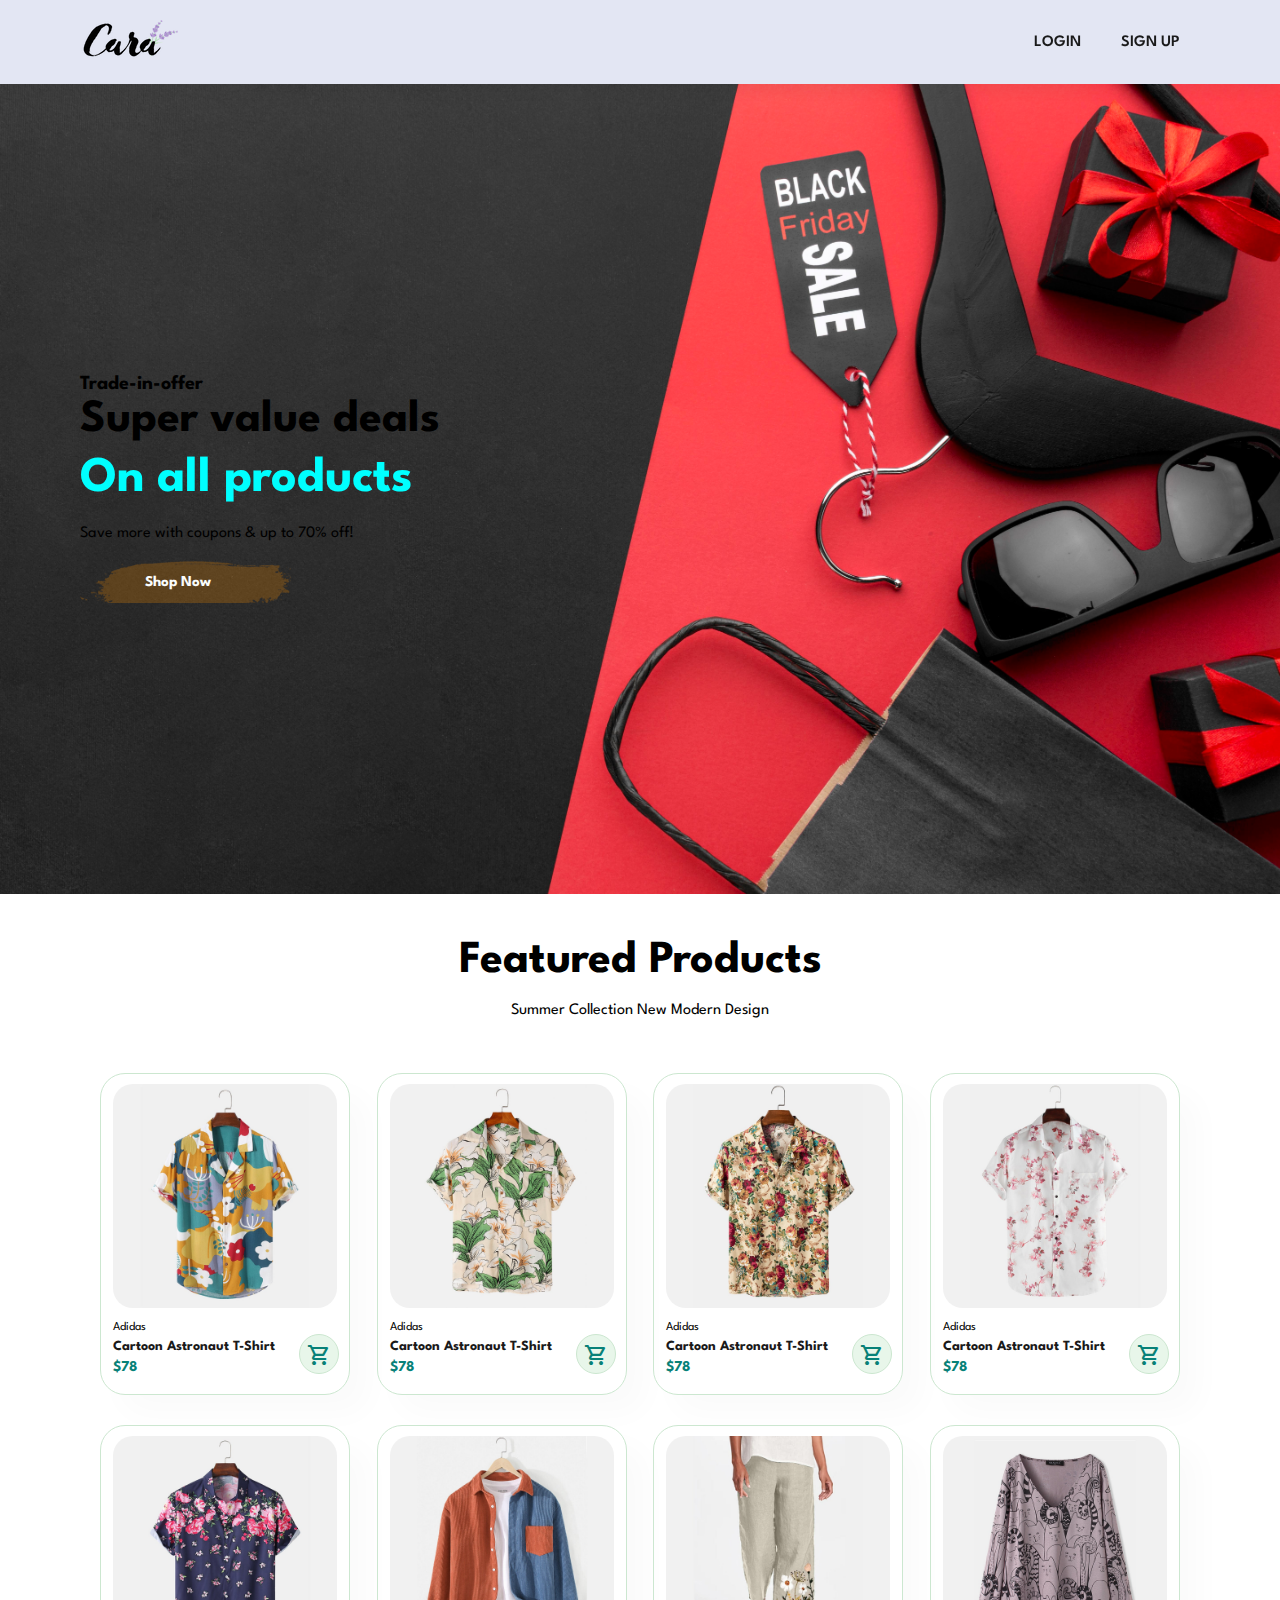
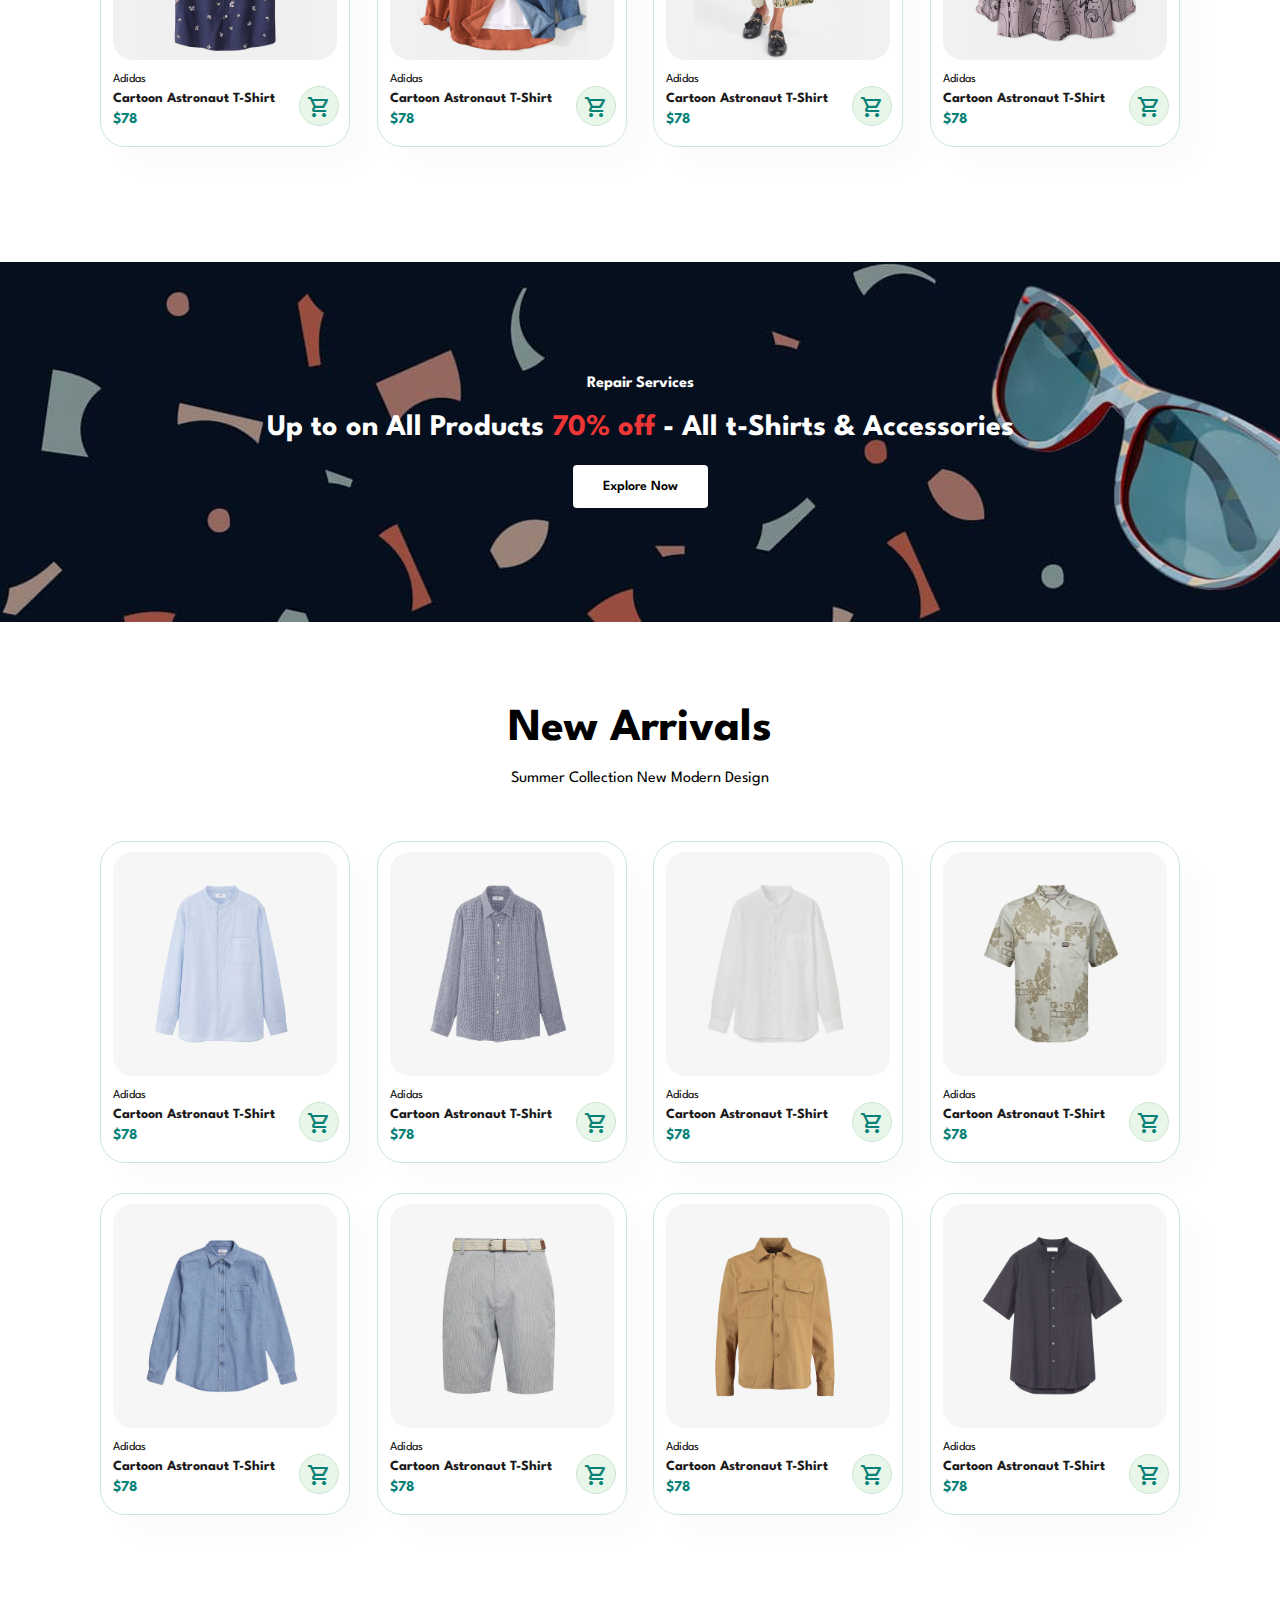
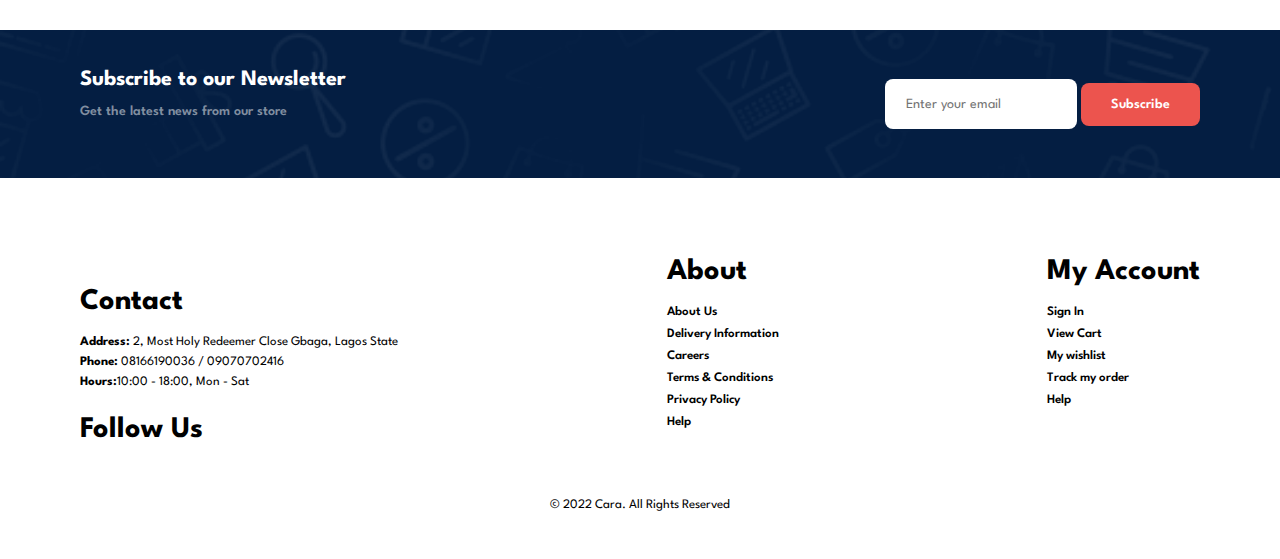
==== index.html @ c702d1a8 "first commit" ====
<!DOCTYPE html>
<html lang="en">
<head>
  <meta charset="UTF-8">
  <meta name="viewport" content="width=device-width, initial-scale=1.0">
  <title>Document</title>
  <script src="https://kit.fontawesome.com/392edcbb60.js" crossorigin="anonymous"></script>
    <link rel="stylesheet"
        href="https://fonts.googleapis.com/css2?family=Material+Symbols+Outlined:opsz,wght,FILL,GRAD@20..48,100..700,0..1,-50..200&icon_names=shopping_cart" />
    <link rel="stylesheet" href="style.css">
</head>
<body>
  <section id="header">
        <a href="#"><img src="img/logo.png" class="logo" alt=""></a>

        <div>
            <ul id="navbar">
             <li> <a href="login.html" class="login">LOGIN</a></li>
              <li><a href="login.html" class="sign">SIGN UP</a></li>
              <a href="#0" id="close"><i class="fa-regular fa-circle-xmark"></i></a>
            </ul>
        </div>
        <div id="mobile">          
            <i id="bar" class="fas fa-outdent"></i>
        </div>
    </section>

    <section id="hero2">
        <h4>Trade-in-offer</h4>
        <h2>Super value deals</h2>
        <h1> On all products</h1>
        <p>Save more with coupons & up to 70% off!</p>
        <button>Shop Now</button>
    </section>

    <section id="product1" class="section-p1">
      <h2>Featured Products</h2>
      <p>Summer Collection New Modern Design</p>
      <div class="pro-container">
          <div class="pro">
              <img src="img/products/f1.jpg" alt="">
              <div class="des">
                  <span>Adidas</span>
                  <h5>Cartoon Astronaut T-Shirt</h5>
                  <div class="star">
                      <i class="fas fa-star"></i>

                      <i class="fas fa-star"></i>

                      <i class="fas fa-star"></i>

                      <i class="fas fa-star"></i>

                      <i class="fas fa-star"></i>

                  </div>
                  <h4>$78</h4>
              </div>
              <a href="#"><span class="material-symbols-outlined cart">
                      shopping_cart
                  </span></a>
          </div>

          <div class="pro">
              <img src="img/products/f2.jpg" alt="">
              <div class="des">
                  <span>Adidas</span>
                  <h5>Cartoon Astronaut T-Shirt</h5>
                  <div class="star">
                      <i class="fas fa-star"></i>

                      <i class="fas fa-star"></i>

                      <i class="fas fa-star"></i>

                      <i class="fas fa-star"></i>

                      <i class="fas fa-star"></i>

                  </div>
                  <h4>$78</h4>
              </div>
              <a href="#"><span class="material-symbols-outlined cart">
                      shopping_cart
                  </span></a>
          </div>

          <div class="pro">
              <img src="img/products/f3.jpg" alt="">
              <div class="des">
                  <span>Adidas</span>
                  <h5>Cartoon Astronaut T-Shirt</h5>
                  <div class="star">
                      <i class="fas fa-star"></i>

                      <i class="fas fa-star"></i>

                      <i class="fas fa-star"></i>

                      <i class="fas fa-star"></i>

                      <i class="fas fa-star"></i>

                  </div>
                  <h4>$78</h4>
              </div>
              <a href="#"><span class="material-symbols-outlined cart">
                      shopping_cart
                  </span></a>
          </div>

          <div class="pro">
              <img src="img/products/f4.jpg" alt="">
              <div class="des">
                  <span>Adidas</span>
                  <h5>Cartoon Astronaut T-Shirt</h5>
                  <div class="star">
                      <i class="fas fa-star"></i>

                      <i class="fas fa-star"></i>

                      <i class="fas fa-star"></i>

                      <i class="fas fa-star"></i>

                      <i class="fas fa-star"></i>

                  </div>
                  <h4>$78</h4>
              </div>
              <a href="#"><span class="material-symbols-outlined cart">
                      shopping_cart
                  </span></a>
          </div>

          <div class="pro">
              <img src="img/products/f5.jpg" alt="">
              <div class="des">
                  <span>Adidas</span>
                  <h5>Cartoon Astronaut T-Shirt</h5>
                  <div class="star">
                      <i class="fas fa-star"></i>

                      <i class="fas fa-star"></i>

                      <i class="fas fa-star"></i>

                      <i class="fas fa-star"></i>

                      <i class="fas fa-star"></i>

                  </div>
                  <h4>$78</h4>
              </div>
              <a href="#"><span class="material-symbols-outlined cart">
                      shopping_cart
                  </span></a>
          </div>

          <div class="pro">
              <img src="img/products/f6.jpg" alt="">
              <div class="des">
                  <span>Adidas</span>
                  <h5>Cartoon Astronaut T-Shirt</h5>
                  <div class="star">
                      <i class="fas fa-star"></i>

                      <i class="fas fa-star"></i>

                      <i class="fas fa-star"></i>

                      <i class="fas fa-star"></i>

                      <i class="fas fa-star"></i>

                  </div>
                  <h4>$78</h4>
              </div>
              <a href="#"><span class="material-symbols-outlined cart">
                      shopping_cart
                  </span></a>
          </div>

          <div class="pro">
              <img src="img/products/f7.jpg" alt="">
              <div class="des">
                  <span>Adidas</span>
                  <h5>Cartoon Astronaut T-Shirt</h5>
                  <div class="star">
                      <i class="fas fa-star"></i>

                      <i class="fas fa-star"></i>

                      <i class="fas fa-star"></i>

                      <i class="fas fa-star"></i>

                      <i class="fas fa-star"></i>

                  </div>
                  <h4>$78</h4>
              </div>
              <a href="#"><span class="material-symbols-outlined cart">
                      shopping_cart
                  </span></a>
          </div>

          <div class="pro">
              <img src="img/products/f8.jpg" alt="">
              <div class="des">
                  <span>Adidas</span>
                  <h5>Cartoon Astronaut T-Shirt</h5>
                  <div class="star">
                      <i class="fas fa-star"></i>

                      <i class="fas fa-star"></i>

                      <i class="fas fa-star"></i>

                      <i class="fas fa-star"></i>

                      <i class="fas fa-star"></i>

                  </div>
                  <h4>$78</h4>
              </div>
              <a href="#"><span class="material-symbols-outlined cart">
                      shopping_cart
                  </span></a>
          </div>


      </div>
  </section>

  <section id="banner" class="section-m1">
    <h4>Repair Services</h4>
    <h2>Up to on All Products <span>70% off</span> - All t-Shirts & Accessories</h2>
    <button class="normal">Explore Now</button>
</section>

<section id="product1" class="section-p1">
    <h2>New Arrivals</h2>
    <p>Summer Collection New Modern Design</p>
    <div class="pro-container">
        <div class="pro">
            <img src="img/products/n1.jpg" alt="">
            <div class="des">
                <span>Adidas</span>
                <h5>Cartoon Astronaut T-Shirt</h5>
                <div class="star">
                    <i class="fas fa-star"></i>

                    <i class="fas fa-star"></i>

                    <i class="fas fa-star"></i>

                    <i class="fas fa-star"></i>

                    <i class="fas fa-star"></i>

                </div>
                <h4>$78</h4>
            </div>
            <a href="#"><span class="material-symbols-outlined cart">
                    shopping_cart
                </span></a>
        </div>

        <div class="pro">
            <img src="img/products/n2.jpg" alt="">
            <div class="des">
                <span>Adidas</span>
                <h5>Cartoon Astronaut T-Shirt</h5>
                <div class="star">
                    <i class="fas fa-star"></i>

                    <i class="fas fa-star"></i>

                    <i class="fas fa-star"></i>

                    <i class="fas fa-star"></i>

                    <i class="fas fa-star"></i>

                </div>
                <h4>$78</h4>
            </div>
            <a href="#"><span class="material-symbols-outlined cart">
                    shopping_cart
                </span></a>
        </div>

        <div class="pro">
            <img src="img/products/n3.jpg" alt="">
            <div class="des">
                <span>Adidas</span>
                <h5>Cartoon Astronaut T-Shirt</h5>
                <div class="star">
                    <i class="fas fa-star"></i>

                    <i class="fas fa-star"></i>

                    <i class="fas fa-star"></i>

                    <i class="fas fa-star"></i>

                    <i class="fas fa-star"></i>

                </div>
                <h4>$78</h4>
            </div>
            <a href="#"><span class="material-symbols-outlined cart">
                    shopping_cart
                </span></a>
        </div>

        <div class="pro">
            <img src="img/products/n4.jpg" alt="">
            <div class="des">
                <span>Adidas</span>
                <h5>Cartoon Astronaut T-Shirt</h5>
                <div class="star">
                    <i class="fas fa-star"></i>

                    <i class="fas fa-star"></i>

                    <i class="fas fa-star"></i>

                    <i class="fas fa-star"></i>

                    <i class="fas fa-star"></i>

                </div>
                <h4>$78</h4>
            </div>
            <a href="#"><span class="material-symbols-outlined cart">
                    shopping_cart
                </span></a>
        </div>

        <div class="pro">
            <img src="img/products/n5.jpg" alt="">
            <div class="des">
                <span>Adidas</span>
                <h5>Cartoon Astronaut T-Shirt</h5>
                <div class="star">
                    <i class="fas fa-star"></i>

                    <i class="fas fa-star"></i>

                    <i class="fas fa-star"></i>

                    <i class="fas fa-star"></i>

                    <i class="fas fa-star"></i>

                </div>
                <h4>$78</h4>
            </div>
            <a href="#"><span class="material-symbols-outlined cart">
                    shopping_cart
                </span></a>
        </div>

        <div class="pro">
            <img src="img/products/n6.jpg" alt="">
            <div class="des">
                <span>Adidas</span>
                <h5>Cartoon Astronaut T-Shirt</h5>
                <div class="star">
                    <i class="fas fa-star"></i>

                    <i class="fas fa-star"></i>

                    <i class="fas fa-star"></i>

                    <i class="fas fa-star"></i>

                    <i class="fas fa-star"></i>

                </div>
                <h4>$78</h4>
            </div>
            <a href="#"><span class="material-symbols-outlined cart">
                    shopping_cart
                </span></a>
        </div>

        <div class="pro">
            <img src="img/products/n7.jpg" alt="">
            <div class="des">
                <span>Adidas</span>
                <h5>Cartoon Astronaut T-Shirt</h5>
                <div class="star">
                    <i class="fas fa-star"></i>

                    <i class="fas fa-star"></i>

                    <i class="fas fa-star"></i>

                    <i class="fas fa-star"></i>

                    <i class="fas fa-star"></i>

                </div>
                <h4>$78</h4>
            </div>
            <a href="#"><span class="material-symbols-outlined cart">
                    shopping_cart
                </span></a>
        </div>

        <div class="pro">
            <img src="img/products/n8.jpg" alt="">
            <div class="des">
                <span>Adidas</span>
                <h5>Cartoon Astronaut T-Shirt</h5>
                <div class="star">
                    <i class="fas fa-star"></i>

                    <i class="fas fa-star"></i>

                    <i class="fas fa-star"></i>

                    <i class="fas fa-star"></i>

                    <i class="fas fa-star"></i>

                </div>
                <h4>$78</h4>
            </div>
            <a href="#"><span class="material-symbols-outlined cart">
                    shopping_cart
                </span></a>
        </div>


    </div>
</section>

<section id="newsletter" class="section-p1 section-m1">
  <div class="newstext">
      <h4>Subscribe to our Newsletter</h4>
      <p>Get the latest news from our store</p>
  </div>
  <div class="form">
      <input type="email" placeholder="Enter your email">
      <button class="normal">Subscribe</button>
  </div>
</section>

<footer class="section-p1">
  <div class="col">
      <img class="logo " src="clothes/logo.png" alt="">
      <h4>Contact</h4>
      <p><strong>Address:</strong> 2, Most Holy Redeemer Close Gbaga, Lagos State </p>
      <p><strong>Phone:</strong> 08166190036 / 09070702416</p>
      <p><strong>Hours:</strong>10:00 - 18:00, Mon - Sat</p>
      <div class="follow">
          <h4>Follow Us</h4>
          <div class="icon">
              <i class="fab fa-facebook-f"></i>
              <i class="fab fa-instagram"></i>
              <i class="fab fa-twitter"></i>
              <i class="fab fa-youtube"></i>
              <i class="fab fa-pinterest-p"></i>
          </div>
      </div>
  </div>

  <div class="col">
      <h4>About</h4>
      <a href="#">About Us</a>
      <a href="#">Delivery Information</a>
      <a href="#">Careers</a>
      <a href="#">Terms & Conditions</a>
      <a href="#">Privacy Policy</a>
      <a href="#">Help</a>
  </div>

  <div class="col">
      <h4>My Account</h4>
      <a href="#">Sign In</a>
      <a href="#">View Cart</a>
      <a href="#">My wishlist</a>
      <a href="#">Track my order</a>
      <a href="#">Help</a>
  </div>


  <div class="copyright">
      <p>&copy; 2022 Cara. All Rights Reserved</p>
  </div>

</footer>
<script src="script.js"></script>
</body>
</html>
---- style.css ----
@import url("https://fonts.googleapis.com/css2?family=Spartan:wght@100;200;300;400;500;600;700;800;900&display=swap");
* {
  margin: 0;
  padding: 0;
  box-sizing: border-box;
  font-family: "Spartan", sans-serif;
}

html {
  scroll-behavior: smooth;
}

/* Global Styles */

h1 {
  font-size: 50px;
  line-height: 64px;
  color: #222;
}

h2 {
  font-size: 46px;
  line-height: 54px;
  color: #222;
}

h4 {
  font-size: 20px;
  color: #222;
}

h6 {
  font-weight: 700;
  font-size: 12px;
}

p {
  font-size: 16px;
  color: #465b52;
  margin: 15px 0 20px 0;
}

.section-p1 {
  padding: 40px 80px;
}

*{
    margin: 0;
    padding: 0;
    box-sizing: border-box;

}

h1{
    font-size: 50px;
    line-height: 64px;
    color: aqua;
}

h2{
    font-size: 46px;
    line-height: 54px;
    color: #000000;
}

h4{
    font-size: 20px;
    color:black;
}

h6{
    font-weight: 700;
    font-size:  12px;

}

p{
    font-size: 16px;
    color: black;
    margin: 15px 0 20px 0;
}

.section-p1{
    padding: 40px 80px;
}

.section-m1{
    margin: 40px 0;
}

button.normal{
    font-size: 14px;
    font-weight: 600;
    padding: 15px 30px;
    color: #10e468;
    background-color: #4f0ceb;
    border-radius: 25px;
    cursor: pointer;
    border: none;
    outline: none;
    transition: background-color 0.3s ease;
}

button.white {
    font-size: 13px;
    font-weight: 600;
    padding: 11px 18px;
    color: #ffffff;
    background-color: transparent;
    border-radius: 25px;
    cursor: pointer;
    border: 1px solid #fff;
    outline: none;
    transition: 0.3s;
    
}

button.white:hover{
    color: #000;
    transform: translateY(5px);
    background-color:#fff;
    font-family: 'Arial Narrow Bold';
    border: none;
}

body{
    width: 100%;
}





#mobile{
    display: none;
    align-items: center;
}

#close{
    display: none;
}

#feature .fe-box {
    width: 180px;
    text-align: center;
    padding: 25px 15px;
    box-shadow: 10px 0 5px rgba(0, 0, 0, 0.07);
    border: 1px solid #dadbdb; 
    border-radius: 25px;
    margin: 15px 0;
    
}

#feature .fe-box:hover{
    box-shadow: 10px 0 5px rgba(0, 0, 0, 0.25);

}

#feature .fe-box img{
    width: 100%;
    margin-bottom: 10px;
}
#feature .fe-box h6{
    display: inline-block;
    padding: 9px 25px 6px 25px;
    line-height: 1;
    border-radius: 25px;
    color: black;
    background-color: aqua;
}

#feature .fe-box:nth-child(2) h6{
    background-color: #eb700c;
}

#feature .fe-box:nth-child(3) h6{
    background-color: #f3b406;
}

#feature .fe-box:nth-child(4) h6{
    background-color: #10e468;
}

#feature .fe-box:nth-child(5) h6{
    background-color: #ff993394;
}   

#feature .fe-box:nth-child(6) h6{
    background-color: #4f0ceb;
}

.img{
    position: absolute;
    min-width: 344px;
    left: 60%;
    bottom: -8%;
}

#product1 {
    text-align: center;
}

#product1 .pro-container {
    display: flex;
    justify-content: space-between;
    padding: 20px;
    flex-wrap: wrap;
}
#product1 .pro {
    width: 23%;
    min-width: 250px;
    padding: 10px 12px;
    border: 1px solid #cbcece;
    border-radius: 25px;
    cursor: pointer;
    box-shadow: 10px 0 5px rgba(0, 0, 0, 0.07);
    margin: 15px 0;
    transition: 0.2s ease;
    position: relative; 
}
 
#product1 .pro:hover{
    box-shadow: 10px 0 5px rgba(0, 0, 0, 0.25);
    transform: translateY(5px);
}

#product1 .pro img{
    width: 100%;
    border-radius: 20px;

}

#product1 .pro .des{
    text-align: start;
    padding: 10px 0;
}

#product1 .pro .des span{
    color: #606063;
    font-size: 12px;
}
#product1 .pro .des h5{
    padding-top: 7px;
    color: #1a1a1a;
    font-size: 14px;

}

#product1 .pro .des i{
    font-size: 12px;
    color: rgb(243, 181, 25);
}

#product1 .pro .des h4{
    padding-top: 7px;
    font-size: 15px;
    font-weight: 700;
    color: #088178;
}
#product1 .pro .dog{
    width: 40px;
    height: 40px;
    line-height: 40px;
    border-radius: 50px;
    background: #1bd5db;
    font-weight: 500;
    color: #c3d423;
    box-shadow: 5px 0 5px rgba(0, 0, 0, 0.281);
    border: 1px solid #20027434;
    position: absolute;
    bottom: 20px;
    right: 10px;

}


footer{
    display: flex;
    flex-wrap: wrap;
    justify-content: space-between;
}

footer .col{
    display: flex;
    flex-direction: column;
    align-items: flex-start;
    margin-bottom: 20px;
}

footer .logo{
    margin-bottom: 30px;
}

footer h4{
    font-size: 30px;
    padding-bottom: 20px;
}

footer p{
    font-size: 13px;
    margin: 0 0 8px 0;
}

footer a {
    font-size: 13px;
    text-decoration: none;
    color: #000;
    margin-bottom: 10px;
    font-weight: 600;
}

footer .follow{
    margin-top: 20px;
}

footer .copyright{
    text-align: center;
    width: 100%;
}

@media (max-width:799px) {

    .section-p1 {
        padding: 40px 40px;
    }
    #navbar {
        display: flex;
        flex-direction: column;
        align-items: flex-start;
        justify-content: flex-start;
        position: fixed;
        top: 0;
        right: -300px;
        height: 50vh;
        width: 300px;
        background-color: #E3E6F3;
        box-shadow: 0 40px 60px rgba(0, 0, 0, 0.07);
        padding: 80px 0 0 10px;
        transition: 0.3s;
    }

    #navbar.active{
        right: 0px;
    }
    #navbar li{
        margin-bottom: 25px;
    }

    #mobile{
        display: flex;
        align-items: center;
    }

    #mobile i{
        color: #1a1a1a;
        font-size: 24px;
        padding-left: 20px;
    }

    #close{
        display: initial;
        position: absolute;
        top: 30px;
        left: 30px;
        color: #000;
        font-size: 24px;
    }

    #lg-bag{
        display: none;
    }

    #hero {
        height: 70vh;
        padding: 0 80px;
        background-position: top 30% right 30%;
    }

    #feature {
        justify-content:center;
    }

    #feature .fe-box {
        margin: 15px 15px;
    }

    #product1 .pro-container {
        justify-content: center;
    }

    #product1 .pro {
        margin: 25px;
    }

    #banner {
        height: 30vh;
    }

    #sm-banner .banner-box {
        min-width: 100%;
        height: 30vh;
        margin-bottom: 20px;
    }

    #banner3 {
        padding: 0 40px;
        margin: 2px;
    }

    #banner3 .banner-box {
        width: 28%;
    }

    #newsletter .form {
        
        width: 70%;
    }
}

@media (max-width: 477px) {
    .section-p1 {
        padding: 20px;
    }

    #header {
        padding: 10px 30px;
    }

    #hero {
        padding: 0 20px;
        background-position: 60%;
    }

    h1 {
        font-size: 40px;
    }

    h2 {
        font-size: 30px;
    }

    #feature .fe-box {
        width: 150px;
        margin: 0 0 15px 0;
    }

    #feature {
        justify-content: space-around;
    }

    #product1 .pro {
        width: 100%;
    }

    #banner {
        height: 40vh;
    }

    #sm-banner .banner-box {
        height: 40vh;
    }

    #banner3 {
        padding: 0 20px;
    }

    #banner3 .banner-box {
        width: 100%;
    }

    #newsletter {
        padding: 40px 20px;
    }

    #newsletter .form {
        width: 100%;
    }


}
   
.section-m1 {
  margin: 40px 0;
}

body {
  width: 100%;
}

#header {
  display: flex;
  justify-content: space-between;
  align-items: center;
  padding: 20px 80px;
  background-color: #e3e6f3;
  box-shadow: 0 5px 15px rgba(0, 0, 0, 0.06);
  z-index: 999;
  position: sticky;
  top: 0;
  left: 0;
}

#navbar {
  display: flex;
  align-items: center;
  justify-content: center;
}

#navbar li {
  list-style: none;
  padding: 0 20px;
  position: relative;
}


#navbar li a {
  text-decoration: none;
  color: #1a1a1a;
  font-weight: 600;
  font-size: 16px;
  transition: 0.3s ease;
}

#navbar li a:hover,
#navbar li a.active {
  color: #088178;
}

#navbar li a.active::after,
#navbar li a:hover::after {
  content: "";
  width: 30%;
  height: 2px;
  background-color: #088178;
  position: absolute;
  left: 20px;
  bottom: -4px;
}

#hero2{
  background-image: url("arrangement-black-friday-elements-with-copy-space.jpg");
  height: 90vh;
  width: 100%;
  background-position: top 25% right 0;
  background-size: cover;
  padding: 0 80px;
  display: flex;
  justify-content: center;
  flex-direction: column;
  align-items: flex-start;
}

#hero {
  background-image: url("img/banner/banner.jpg");
  height: 90vh;
  width: 100%;
  background-position: top 25% right 0;
  background-size: cover;
  padding: 0 80px;
  display: flex;
  justify-content: center;
  flex-direction: column;
  align-items: flex-start;
}

#hero h4 {
  padding-bottom: 15px;
}

#hero h1 {
  color: #088178;
}

#hero button,
#hero2 button {
  background-image: url("img/button.png");
  background-color: transparent;
  color: #fafcfc;
  border: none;
  padding: 14px 80px 14px 65px;
  background-repeat: no-repeat;
  cursor: pointer;
  font-size: 15px;
  font-weight: 700;
}

#feature .fe-box {
  width: 180px;
  text-align: center;
  padding: 25px 15px;
  box-shadow: 20px 20px 34px rgba(0, 0, 0, 0.03);
  border: 1px solid #cce7d0;
  border-radius: 14px;
  margin: 15px 0;
}

#feature .fe-box:hover {
  box-shadow: 10px 10px 54px rgba(0, 0, 0, 0.03);
}
#feature .fe-box img {
  width: 100%;
  margin-bottom: 10px;
}

#feature {
  display: flex;
  justify-content: space-between;
  flex-wrap: wrap;
  align-items: center;
}

#feature .fe-box h6 {
  display: inline-block;
  padding: 9px 8px 6px 8px;
  line-height: 1;
  border-radius: 4px;
  color: #088178;
  background-color: #fddde4;
}

#feature .fe-box:nth-child(2) h6 {
  background-color: #cdebbc;
}

#feature .fe-box:nth-child(3) h6 {
  background-color: #d1e8f2;
}

#feature .fe-box:nth-child(4) h6 {
  background-color: #bcebe5;
}

#feature .fe-box:nth-child(5) h6 {
  background-color: #d0bceb;
}

#feature .fe-box:nth-child(6) h6 {
  background-color: #ebdfbc;
}

#product1 {
  text-align: center;
}

#product1 .pro {
  width: 23%;
  min-width: 250px;
  padding: 10px 12px;
  border: 1px solid #cce7d0;
  border-radius: 25px;
  cursor: pointer;
  box-shadow: 20px 20px 30px rgba(0, 0, 0, 0.02);
  margin: 15px 0;
  transition: 0.2s ease;
  position: relative;
}
#product1 .pro:hover {
  box-shadow: 20px 20px 30px rgba(0, 0, 0, 0.06);
}

#product1 .pro img {
  width: 100%;
  border-radius: 20px;
}

#product1 .pro .des {
  text-align: start;
  padding: 10px 0;
}

#product1 .pro .des span {
  display: block;
  font-size: 14px;
  color: #060603;
  font-size: 12px;
}

#product1 .pro .des h5 {
  padding-top: 7px;
  font-size: 14px;
  color: #1a1a1a;
}

#product1 .pro .des i {
  font-size: 12px;
  color: rgb(243, 181, 25);
}

#product1 .pro .des h4 {
  padding-top: 7px;
  font-size: 15px;
  font-weight: 700;
  color: #088178;
}

#product1 .pro .cart {
  width: 40px;
  height: 40px;
  line-height: 40px;
  border-radius: 50px;
  background-color: #e8f6ea;
  font-weight: 500;
  color: #088178;
  border: 1px solid #cce7d0;
  position: absolute;
  bottom: 20px;
  right: 10px;
}

#product1 .pro-container {
  display: flex;
  justify-content: space-between;
  padding-top: 20px;
  flex-wrap: wrap;
}

#banner {
  display: flex;
  flex-direction: column;
  justify-content: center;
  align-items: center;
  text-align: center;
  background-image: url("img/banner/b2.jpg");
  width: 100%;
  height: 40vh;
  background-size: cover;
  background-position: center;
}

#banner h4 {
  color: #fff;
  font-size: 16px;
}

#banner h2 {
  color: #fff;
  font-size: 30px;
  padding: 10px 0;
}

#banner h2 span {
  color: #ef3636;
}

button.normal {
  font-size: 14px;
  font-weight: 600;
  padding: 15px 30px;
  cursor: pointer;
  color: #000;
  background-color: #fff;
  border-radius: 4px;
  border: none;
  outline: none;
  transition: 0.5s;
}

#banner button:hover {
  background-color: #088178;
  color: #fff;
}

#sm-banner {
  display: flex;
  justify-content: space-between;
  flex-wrap: wrap;
}

#sm-banner .banner-box {
  display: flex;
  flex-direction: column;
  justify-content: center;
  align-items: flex-start;
  background-image: url("img/banner/b17.jpg");
  min-width: 580px;
  height: 50vh;
  background-size: cover;
  background-position: center;
  padding: 30px;
}

#sm-banner .banner-box2 {
  background-image: url("img/banner/b10.jpg");
}

#sm-banner h4 {
  color: #fff;
  font-size: 20px;
  font-weight: 300;
}

#sm-banner h2 {
  color: #fff;
  font-size: 28px;
  font-weight: 800;
}

#sm-banner span {
  color: #fff;
  font-size: 14px;
  font-weight: 500;
  padding-bottom: 15px;
}

button.white {
  font-size: 13px;
  font-weight: 600;
  padding: 11px 18px;
  cursor: pointer;
  color: #fff;
  background-color: transparent;
  border: 1px solid #fff;
  outline: none;
  transition: 0.5s;
}

#sm-banner .banner-box:hover button {
  background-color: #088178;
  color: white;
  border: 1px solid #088178;
}

#banner3 {
  display: flex;
  justify-content: space-between;
  flex-wrap: wrap;
  padding: 0 80px;
}

#banner3 .banner-box {
  display: flex;
  flex-direction: column;
  justify-content: center;
  align-items: flex-start;
  background-image: url("img/banner/b7.jpg");
  min-width: 30%;
  height: 30vh;
  background-size: cover;
  background-position: center;
  padding: 20px;
  margin-bottom: 20px;
}

#banner3 .banner-box2 {
  background-image: url("img/banner/b4.jpg");
}

#banner3 .banner-box3 {
  background-image: url("img/banner/b18.jpg");
}

#banner3 h2 {
  color: #fff;
  font-size: 22px;
  font-weight: 900;
}

#banner3 h3 {
  color: #ec544e;
  font-size: 15px;
  font-weight: 800;
}

#newsletter {
  display: flex;
  justify-content: space-between;
  align-items: center;
  flex-wrap: wrap;
  background-image: url("img/banner/b14.png");
  background-position: 20% 30%;
  background-size: cover;
  background-repeat: no-repeat;
  background-color: #041e42;
}

#newsletter h4 {
  color: #fff;
  font-size: 22px;
  font-weight: 700;
}

#newsletter p {
  color: #818ea0;
  font-size: 14px;
  font-weight: 600;
}

#newsletter input {
  height: 3.125rem;
  padding: 0 1.25rem;
  font-size: 14px;
  border: 1px solid transparent;
  border-radius: 0.5rem;
  outline: none;
}

#newsletter button {
  background-color: #ec544e;
  color: #fff;
  font-size: 14px;
  font-weight: 600;
  padding: 15px 30px;
  border: none;
  border-radius: 0.5rem;
}

footer{
  display: flex;
  flex-wrap: wrap;
  justify-content: space-between;
}

footer .col{
  display: flex;
  flex-direction: column;
  align-items: flex-start;
  margin-bottom: 20px;
}

footer .logo{
  margin-bottom: 30px;
}

footer h4{
  font-size: 30px;
  padding-bottom: 20px;
}

footer p{
  font-size: 13px;
  margin: 0 0 8px 0;
}

footer a {
  font-size: 13px;
  text-decoration: none;
  color: #000;
  margin-bottom: 10px;
}

footer .follow{
  margin-top: 20px;
}

footer .follow i{
  color: #606063;
  padding-right: 4px;
  cursor: pointer;
}


footer .copyright{
  text-align: center;
  width: 100%;
}

@media (max-width:799px) {
 #navbar .car{
  display: none;
 }
  .section-p1 {
      padding: 40px 40px;
  }
  #navbar {
      display: flex;
      flex-direction: column;
      align-items: flex-start;
      justify-content: flex-start;
      position: fixed;
      top: 0;
      right: -300px;
      height: 100vh;
      width: 300px;
      background-color: #E3E6F3;
      box-shadow: 0 40px 60px rgba(0, 0, 0, 0.07);
      padding: 80px 0 0 10px;
      transition: 0.3s;
  }

  #navbar.active{
      right: 0px;
  }
  #navbar li{
      margin-bottom: 25px;
  }

  #mobile{
      display: flex;
      align-items: center;
  }

  #mobile i{
      color: #1a1a1a;
      font-size: 24px;
      padding-left: 20px;
  }

  #close{
      display: initial;
      position: absolute;
      top: 30px;
      left: 30px;
      color: #000;
      font-size: 24px;
  }

  #lg-bag{
      display: none;
  }

  #hero {
      height: 70vh;
      padding: 0 80px;
      background-position: top 30% right 30%;
  }

  #feature {
      justify-content:center;
  }

  #feature .fe-box {
      margin: 15px 15px;
  }

  #product1 .pro-container {
      justify-content: center;
  }

  #product1 .pro {
      margin: 25px;
  }

  #banner {
      height: 30vh;
  }

  #sm-banner .banner-box {
      min-width: 100%;
      height: 30vh;
      margin-bottom: 20px;
  }

  #banner3 {
      padding: 0 40px;
      margin: 2px;
  }

  #banner3 .banner-box {
      width: 28%;
  }

  #newsletter .form {
      
      width: 70%;
  }
}

@media (max-width: 477px) {
  .section-p1 {
      padding: 20px;
  }

  #header {
      padding: 10px 30px;
  }

  #hero {
      padding: 0 20px;
      background-position: 60%;
  }

  h1 {
      font-size: 40px;
  }

  h2 {
      font-size: 30px;
  }

  #feature .fe-box {
      width: 150px;
      margin: 0 0 15px 0;
  }

  #feature {
      justify-content: space-around;
  }

  #product1 .pro {
      width: 100%;
  }

  #banner {
      height: 40vh;
  }

  #sm-banner .banner-box {
      height: 40vh;
  }

  #banner3 {
      padding: 0 20px;
  }

  #banner3 .banner-box {
      width: 100%;
  }

  #newsletter {
      padding: 40px 20px;
  }

  #newsletter .form {
      width: 100%;
  }


}
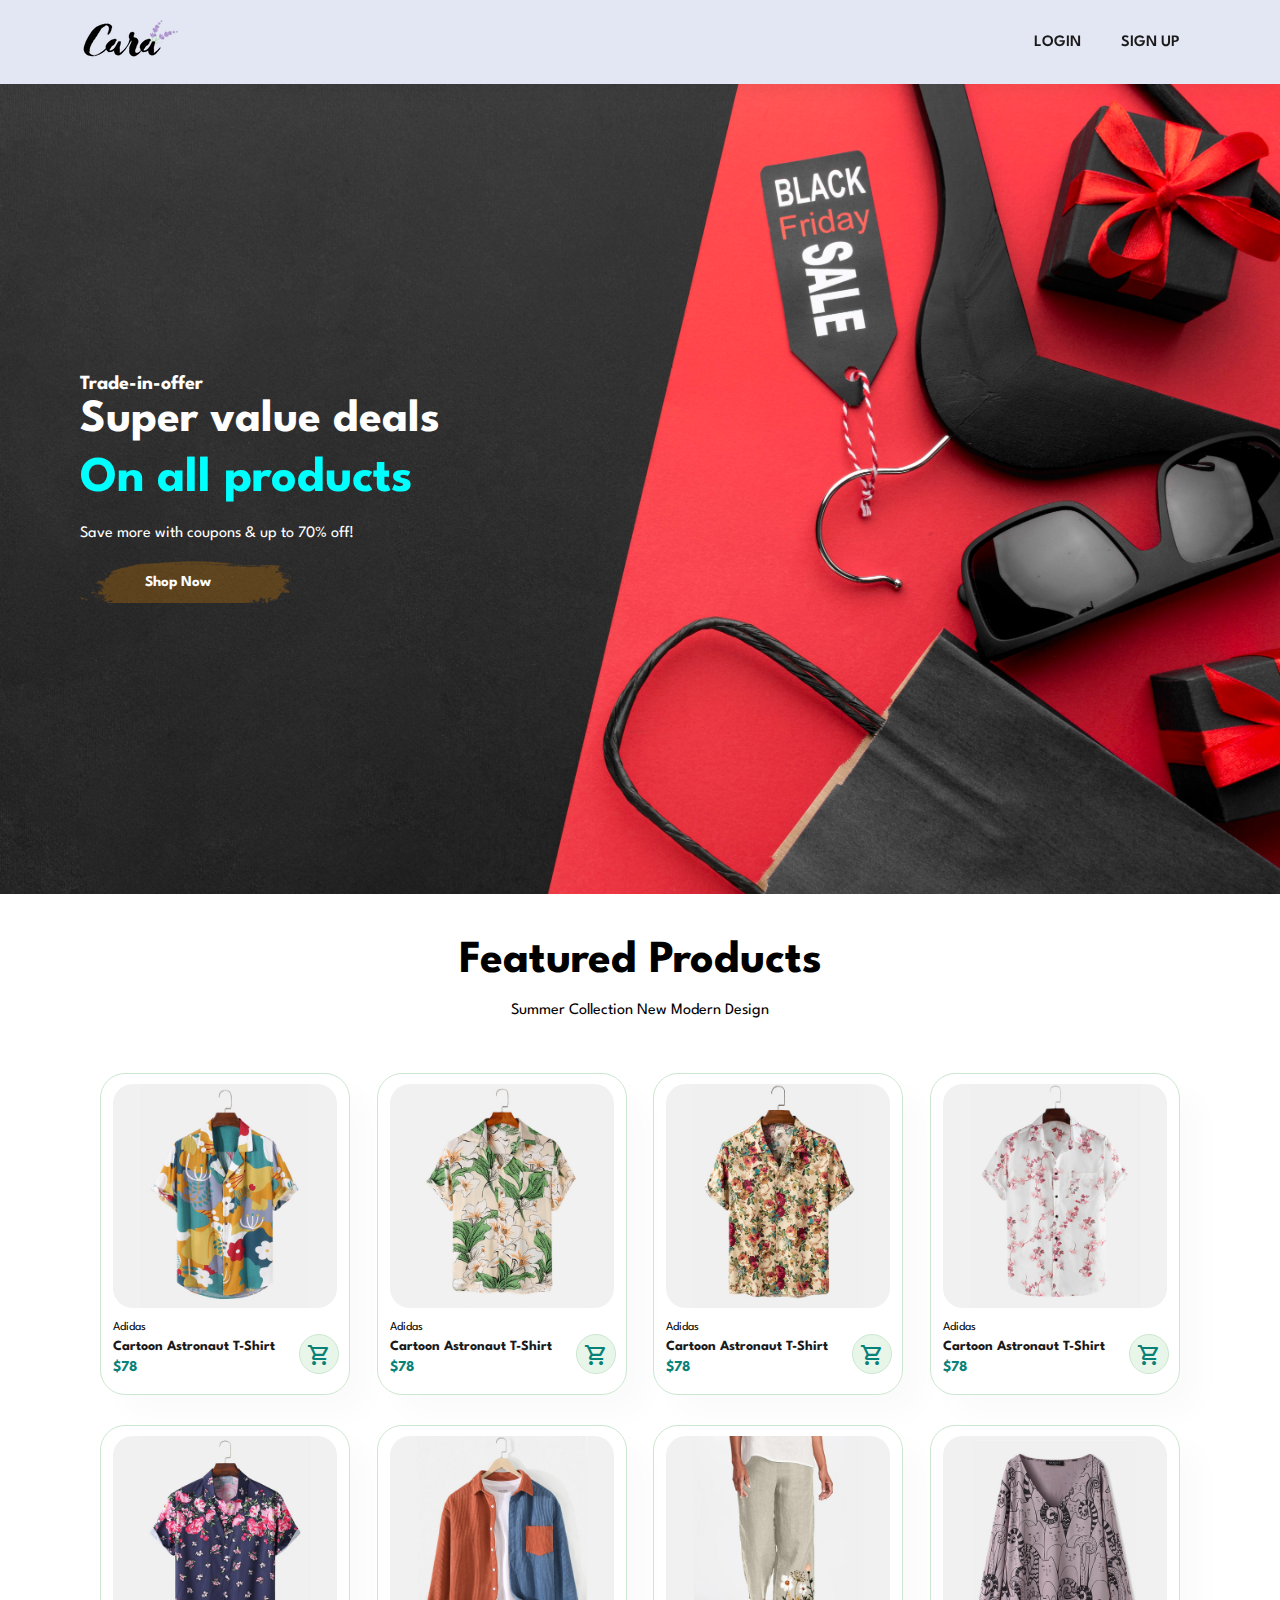
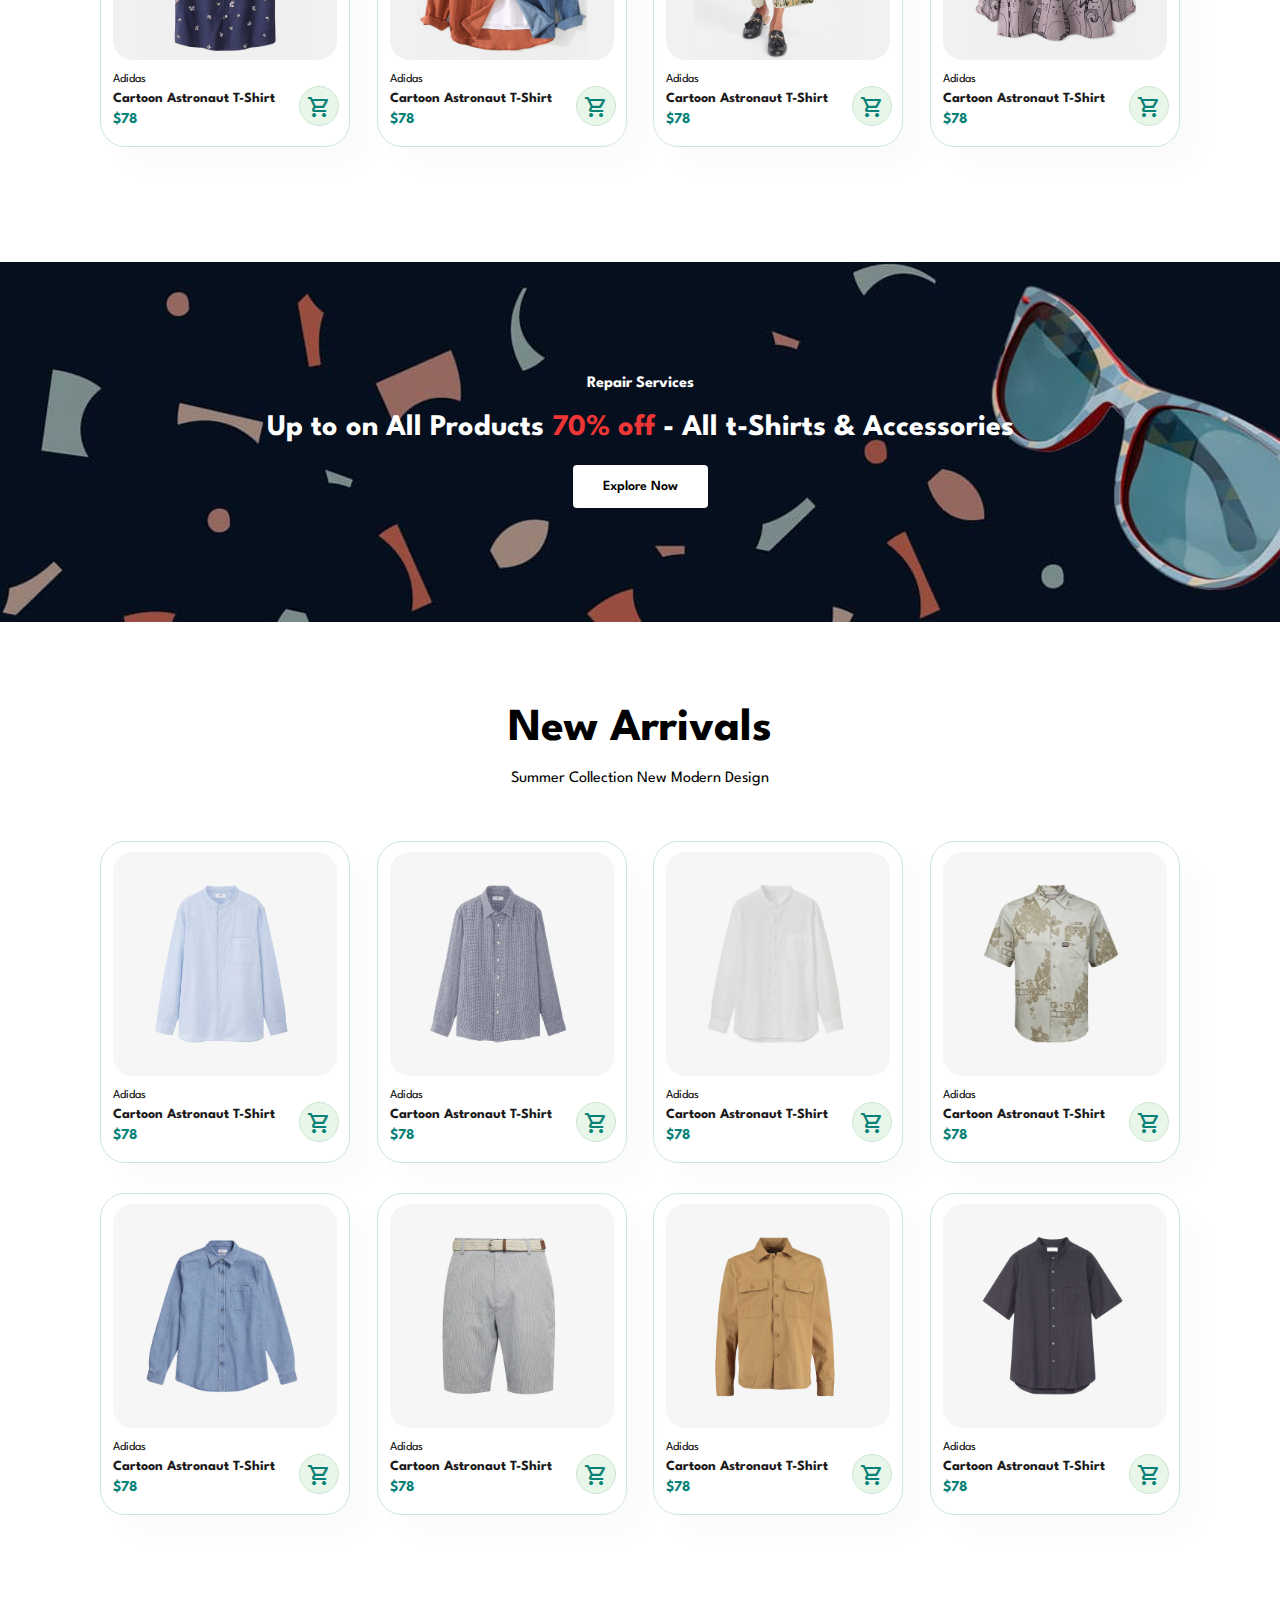
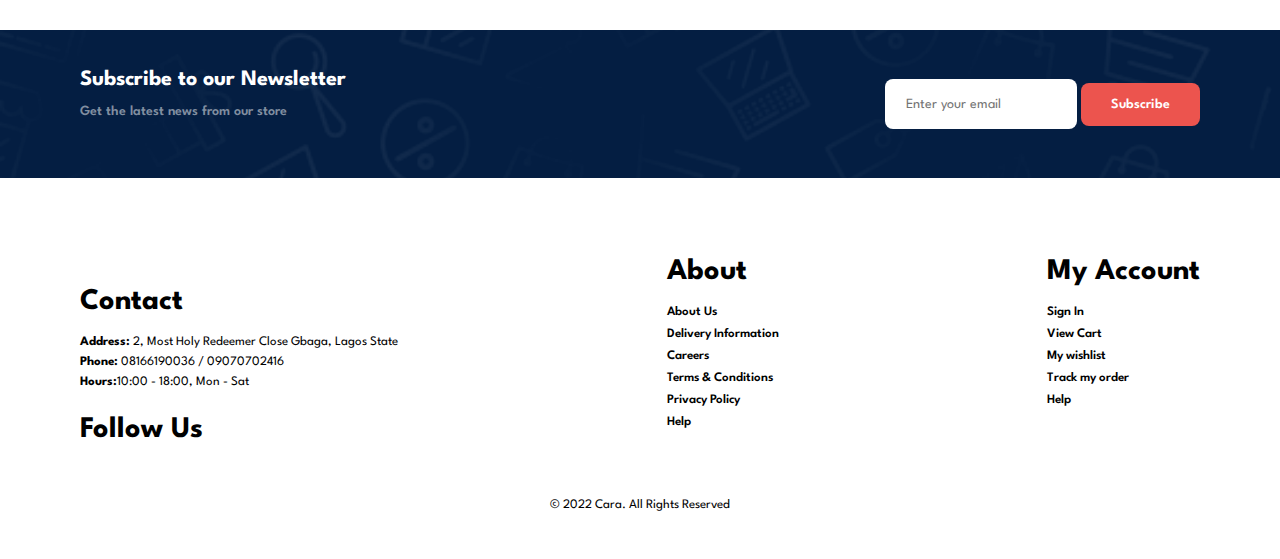
==== commit 52c8fa54: "first commit" ====
--- a/index.html
+++ b/index.html
@@ -26,10 +26,10 @@
     </section>
 
     <section id="hero2">
-        <h4>Trade-in-offer</h4>
-        <h2>Super value deals</h2>
+        <h4 style="color: #fff;">Trade-in-offer</h4>
+        <h2 style="color: #fff;">Super value deals</h2>
         <h1> On all products</h1>
-        <p>Save more with coupons & up to 70% off!</p>
+        <p style="color: #fff;">Save more with coupons & up to 70% off!</p>
         <button>Shop Now</button>
     </section>
 
